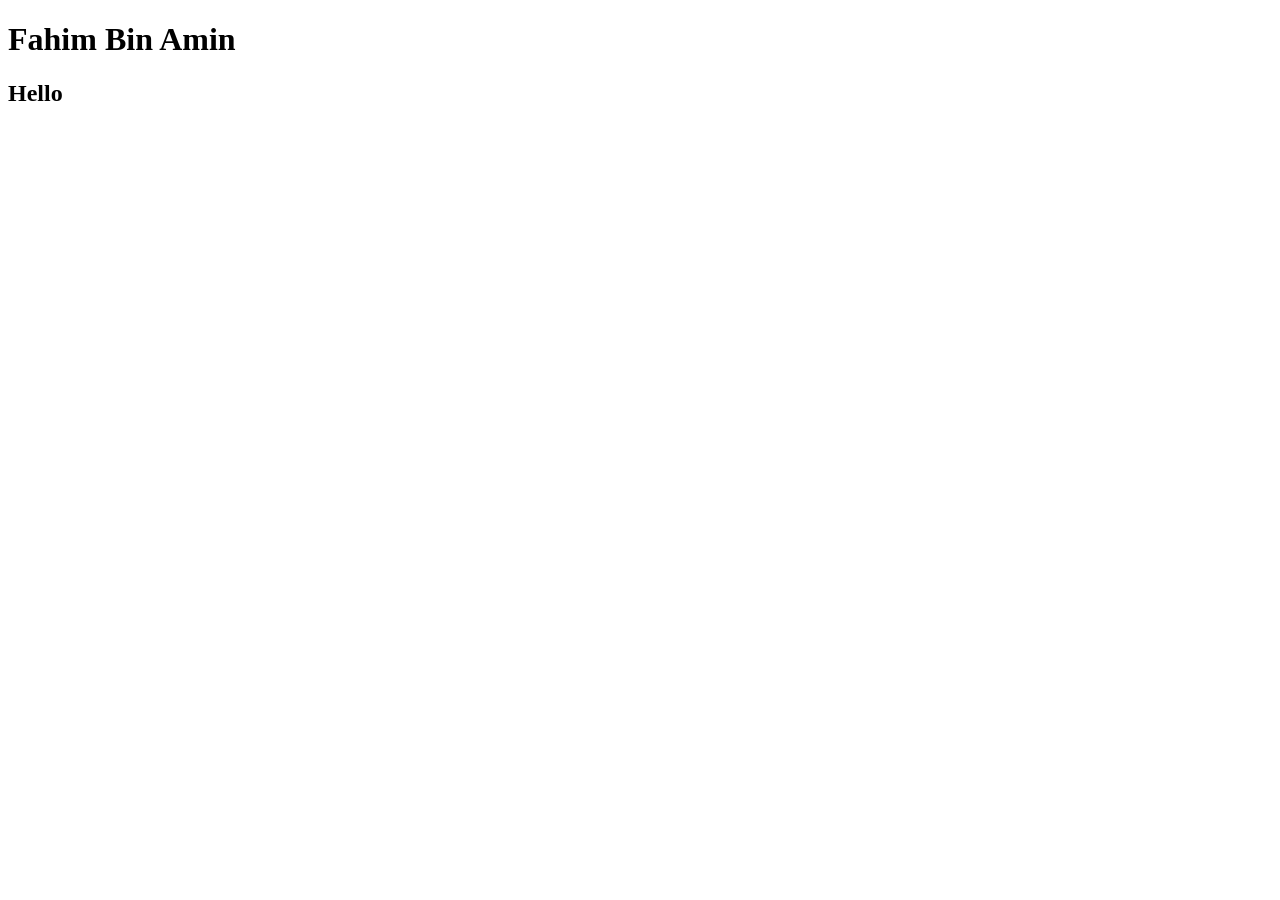
==== index.html @ 8076a52e "Project starter" ====
<!DOCTYPE html>
<html lang="en">
<head>
    <meta charset="UTF-8">
    <meta http-equiv="X-UA-Compatible" content="IE=edge">
    <meta name="viewport" content="width=device-width, initial-scale=1.0">
    <link rel="stylesheet" href="styles.css">
    <title>Starting Project</title>
</head>
<body>
    <h1>Fahim Bin Amin</h1>

    <h2>Hello</h2>
    
</body>
</html>
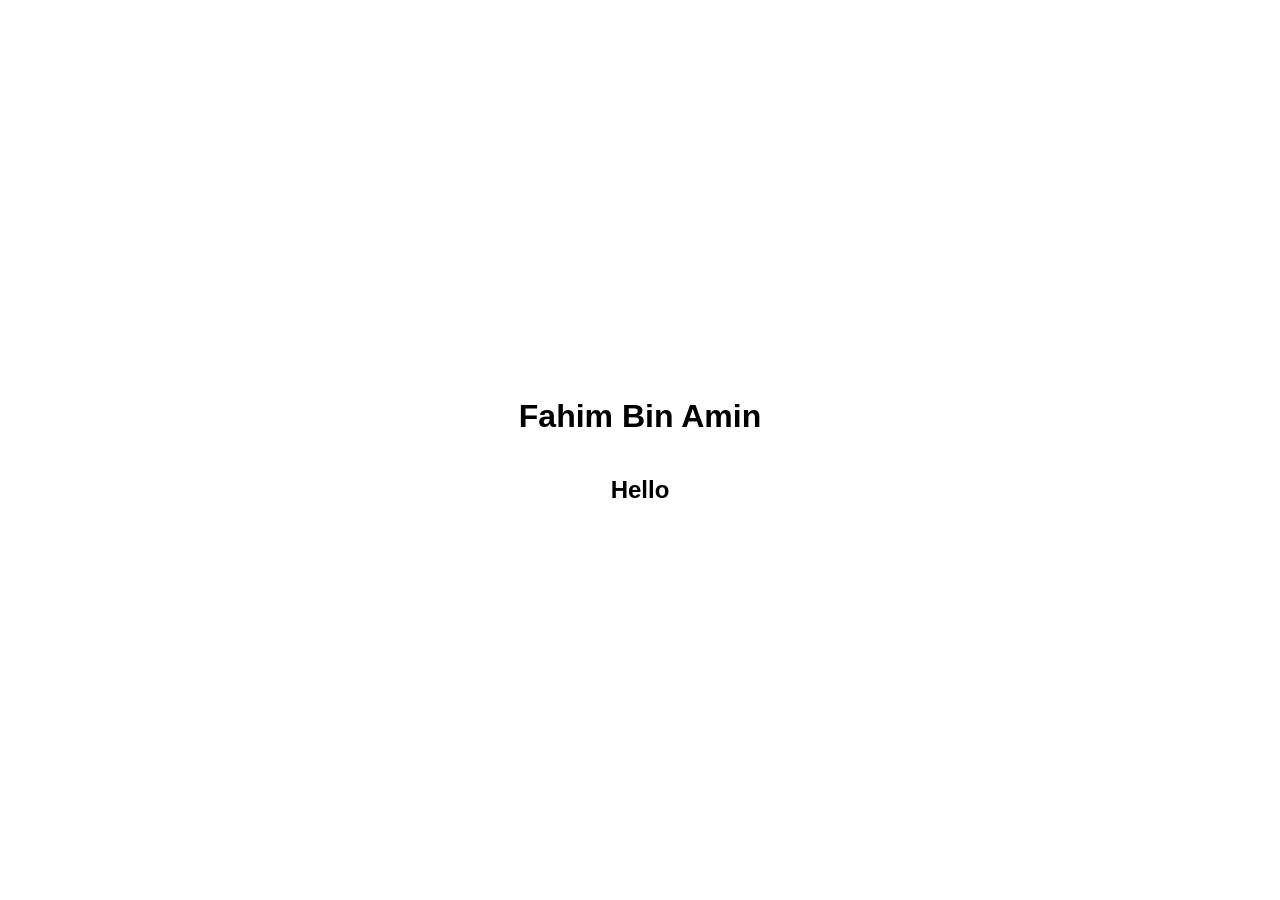
==== commit 4ec9b931: "Modified" ====
--- a/index.html
+++ b/index.html
@@ -4,13 +4,14 @@
     <meta charset="UTF-8">
     <meta http-equiv="X-UA-Compatible" content="IE=edge">
     <meta name="viewport" content="width=device-width, initial-scale=1.0">
-    <link rel="stylesheet" href="styles.css">
+    <link rel="stylesheet" href="style.css">
     <title>Starting Project</title>
 </head>
 <body>
     <h1>Fahim Bin Amin</h1>
 
     <h2>Hello</h2>
+    <script src="script.js"></script>
     
 </body>
 </html>
--- a/style.css
+++ b/style.css
@@ -0,0 +1,14 @@
+@import url('https://fonts.googleapis.com/css2?family=Roboto:wght@400;700&display=swap');
+*{
+    box-sizing: border-box;
+}
+body{
+    font-family: 'Roboto', sans-serif ;
+    display: flex;
+    flex-direction: column;
+    align-items: center;
+    justify-content: center;
+    overflow: hidden;
+    height: 100vh;
+    margin: 0;
+}
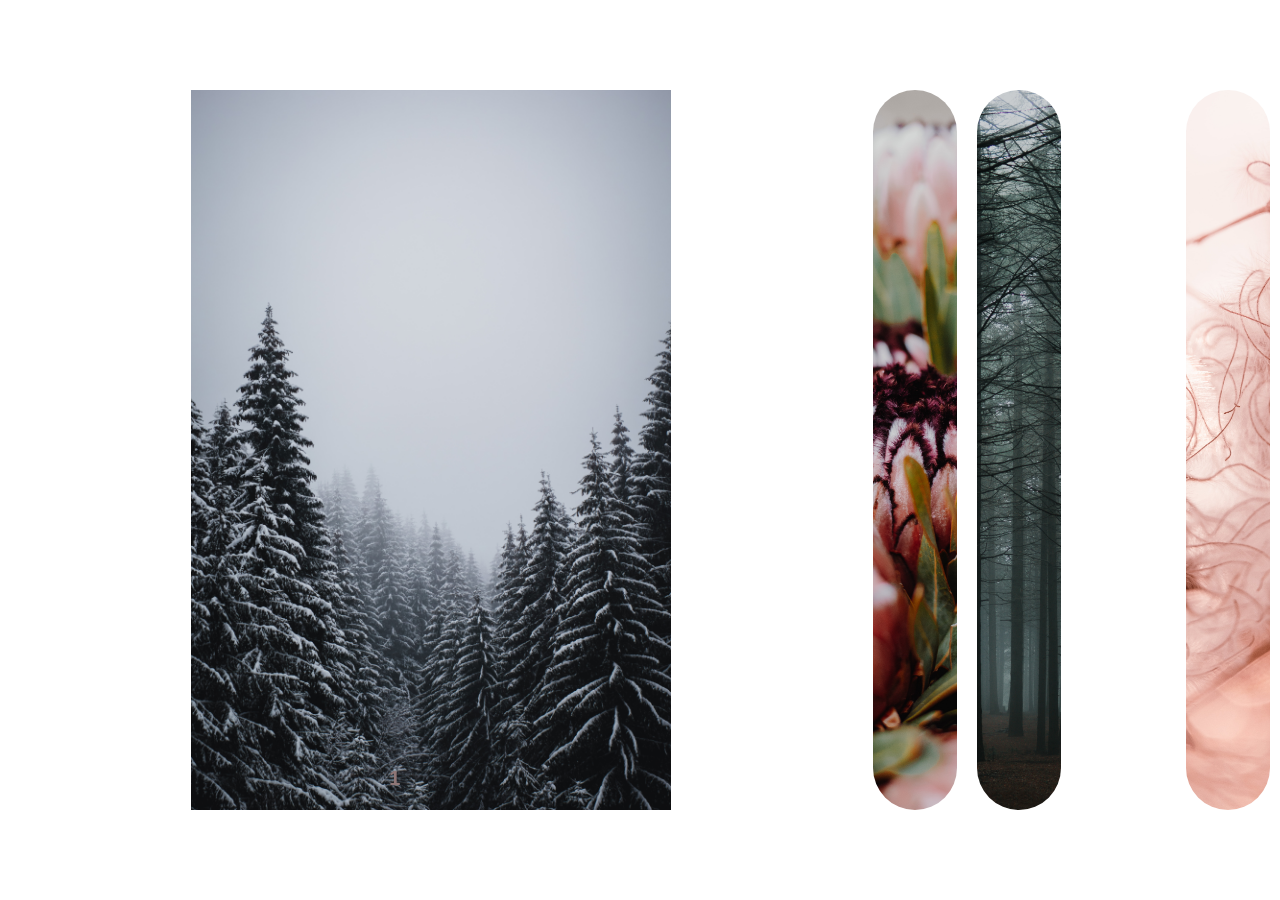
==== commit b8a00bca: "Project 1 has been finished" ====
--- a/index.html
+++ b/index.html
@@ -5,13 +5,37 @@
     <meta http-equiv="X-UA-Compatible" content="IE=edge">
     <meta name="viewport" content="width=device-width, initial-scale=1.0">
     <link rel="stylesheet" href="style.css">
-    <title>Starting Project</title>
+    <title>Expandable Cards</title>
 </head>
 <body>
-    <h1>Fahim Bin Amin</h1>
+    
+    <div class="container">
+        <div class="panel active" style="background-image: url('Images for Project/1.jpg')">
+            <h3>1</h3>
 
-    <h2>Hello</h2>
+        </div>
+
+        <div class="panel" style="background-image: url('Images for Project/5.jpg')">
+            <h3>2</h3>
+
+        </div>
+        <div class="panel" style="background-image: url('Images for Project/2.jpg')">
+            <h3>3</h3>
+
+        </div>
+        <div class="panel" style="background-image: url('Images for Project/3.jpg')">
+            <h3>4</h3>
+
+        </div>
+        <div class="panel" style="background-image: url('Images for Project/4.jpg')">
+            <h3>5</h3>
+
+        </div>
+       
+    </div>
     <script src="script.js"></script>
+
+
     
 </body>
 </html>
--- a/style.css
+++ b/style.css
@@ -1,14 +1,64 @@
 @import url('https://fonts.googleapis.com/css2?family=Roboto:wght@400;700&display=swap');
-*{
+
+
+* {
     box-sizing: border-box;
 }
-body{
-    font-family: 'Roboto', sans-serif ;
+
+body {
+    font-family: 'Roboto' , sans-serif;
     display: flex;
-    flex-direction: column;
+   
     align-items: center;
-    justify-content: center;
+    justify-content:center;
+    height: 100vh;
     overflow: hidden;
-    height: 100vh;
     margin: 0;
+
+}
+.container {
+    display: flex;
+    width: 100vw;
+}
+.panel {
+    background-size: auto 100%;
+    background-position:center;
+    background-repeat: no-repeat;
+    height: 80vh;
+    border-radius: 50px;
+    color: rgb(143, 118, 118);
+    flex: 0.5;
+    margin: 10px;
+    position: relative;
+    transition: flex 0.9s ease-in;
+    cursor: pointer;
+}
+.panel h3{
+    font-size: 20px;
+    position: absolute;
+    bottom: 20px;
+    left: 25px;
+    margin: 0;
+    opacity: 0;
+    
+}
+
+.panel.active{
+    flex: 5;
+}
+.panel.active h3{
+    opacity: 1;
+    left: 45%;
+    transition: opacity 0.5s ease-in 0.5s;
+  
+
+}
+@media(max-width: 480px) {
+    .container{
+        width: 100vw;
+    }
+    .panel:nth-of-type(4), .panel:nth-of-type(5){
+        display: none;
+    }
+    
 }
